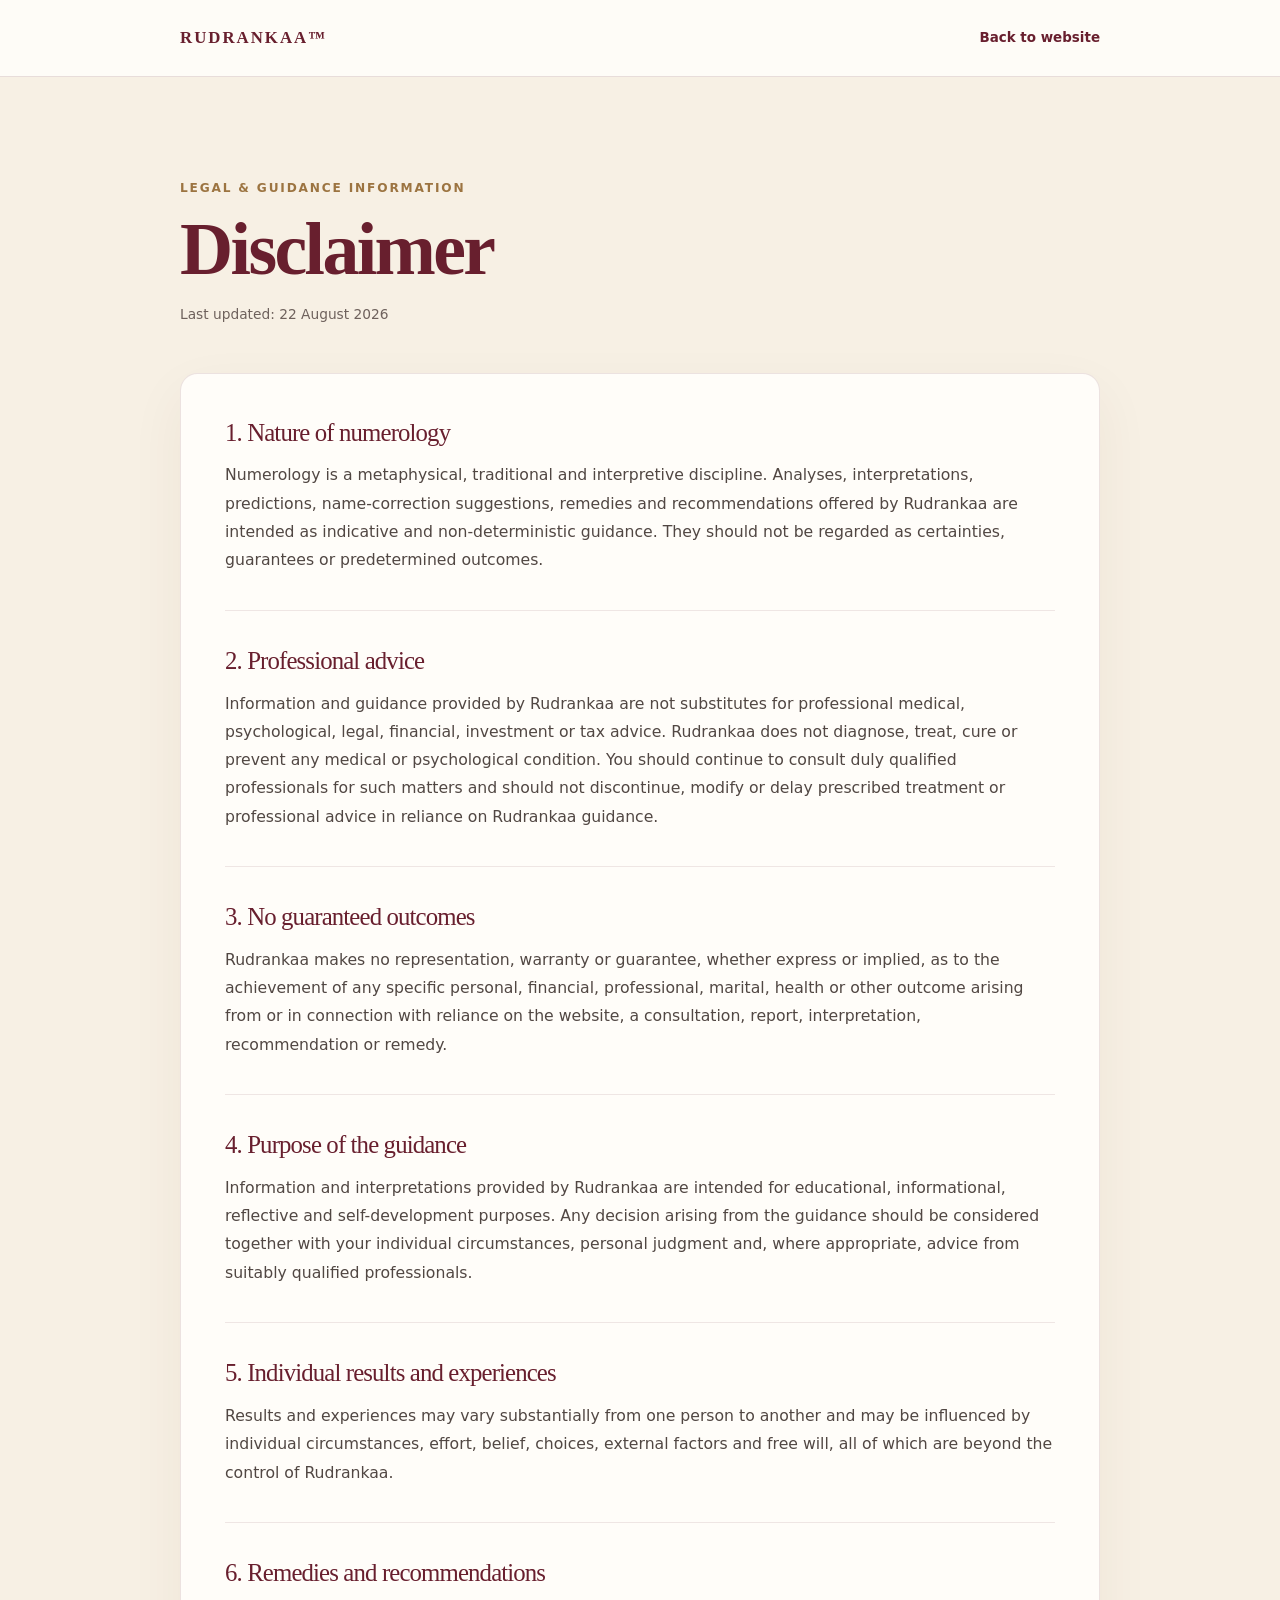
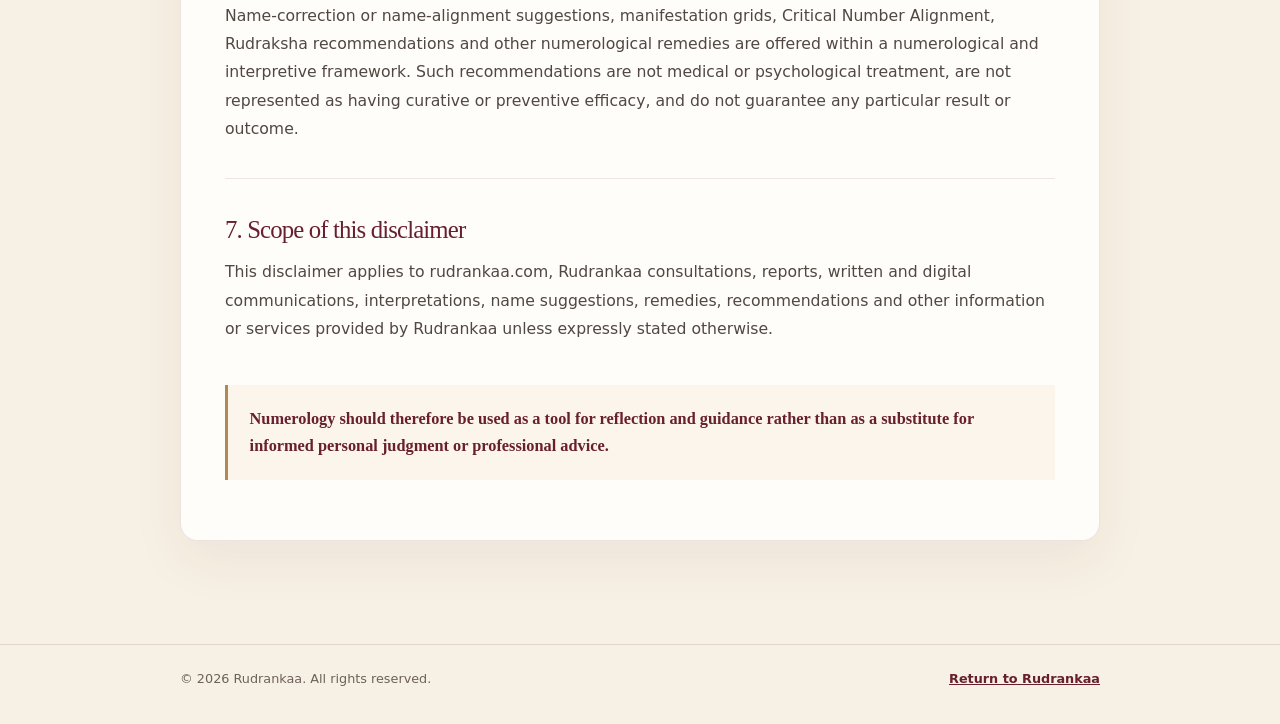
==== disclaimer.html @ 9c25d89e "Add Rudrankaa website disclaimer page" ====
<!doctype html>
<html lang="en">
  <head>
    <meta charset="utf-8" />
    <meta name="viewport" content="width=device-width, initial-scale=1" />
    <meta
      name="description"
      content="Rudrankaa disclaimer covering numerology guidance, consultations, reports, recommendations and remedies."
    />
    <meta name="theme-color" content="#f7f0e4" />
    <title>Disclaimer | Rudrankaa</title>
    <link rel="stylesheet" href="styles-v2.css?v=8" />
    <link rel="stylesheet" href="legal.css?v=1" />
  </head>
  <body class="legal-page">
    <header class="legal-header">
      <div class="legal-shell legal-header-inner">
        <a class="legal-brand" href="index.html" aria-label="Rudrankaa home">RUDRANKAA™</a>
        <a class="legal-back" href="index.html">Back to website</a>
      </div>
    </header>

    <main class="legal-shell legal-main">
      <section class="legal-hero" aria-labelledby="disclaimer-title">
        <p class="legal-eyebrow">Legal &amp; guidance information</p>
        <h1 id="disclaimer-title">Disclaimer</h1>
        <p class="legal-updated">Last updated: 22 August 2026</p>
      </section>

      <article class="legal-content">
        <section class="legal-section">
          <h2>1. Nature of numerology</h2>
          <p>
            Numerology is a metaphysical, traditional and interpretive discipline. Analyses,
            interpretations, predictions, name-correction suggestions, remedies and recommendations
            offered by Rudrankaa are intended as indicative and non-deterministic guidance. They
            should not be regarded as certainties, guarantees or predetermined outcomes.
          </p>
        </section>

        <section class="legal-section">
          <h2>2. Professional advice</h2>
          <p>
            Information and guidance provided by Rudrankaa are not substitutes for professional
            medical, psychological, legal, financial, investment or tax advice. Rudrankaa does not
            diagnose, treat, cure or prevent any medical or psychological condition. You should
            continue to consult duly qualified professionals for such matters and should not
            discontinue, modify or delay prescribed treatment or professional advice in reliance on
            Rudrankaa guidance.
          </p>
        </section>

        <section class="legal-section">
          <h2>3. No guaranteed outcomes</h2>
          <p>
            Rudrankaa makes no representation, warranty or guarantee, whether express or implied,
            as to the achievement of any specific personal, financial, professional, marital,
            health or other outcome arising from or in connection with reliance on the website,
            a consultation, report, interpretation, recommendation or remedy.
          </p>
        </section>

        <section class="legal-section">
          <h2>4. Purpose of the guidance</h2>
          <p>
            Information and interpretations provided by Rudrankaa are intended for educational,
            informational, reflective and self-development purposes. Any decision arising from the
            guidance should be considered together with your individual circumstances, personal
            judgment and, where appropriate, advice from suitably qualified professionals.
          </p>
        </section>

        <section class="legal-section">
          <h2>5. Individual results and experiences</h2>
          <p>
            Results and experiences may vary substantially from one person to another and may be
            influenced by individual circumstances, effort, belief, choices, external factors and
            free will, all of which are beyond the control of Rudrankaa.
          </p>
        </section>

        <section class="legal-section">
          <h2>6. Remedies and recommendations</h2>
          <p>
            Name-correction or name-alignment suggestions, manifestation grids, Critical Number
            Alignment, Rudraksha recommendations and other numerological remedies are offered within
            a numerological and interpretive framework. Such recommendations are not medical or
            psychological treatment, are not represented as having curative or preventive efficacy,
            and do not guarantee any particular result or outcome.
          </p>
        </section>

        <section class="legal-section">
          <h2>7. Scope of this disclaimer</h2>
          <p>
            This disclaimer applies to rudrankaa.com, Rudrankaa consultations, reports, written and
            digital communications, interpretations, name suggestions, remedies, recommendations
            and other information or services provided by Rudrankaa unless expressly stated
            otherwise.
          </p>
        </section>

        <p class="legal-note">
          Numerology should therefore be used as a tool for reflection and guidance rather than as
          a substitute for informed personal judgment or professional advice.
        </p>
      </article>
    </main>

    <footer class="legal-footer">
      <div class="legal-shell legal-footer-inner">
        <span>© 2026 Rudrankaa. All rights reserved.</span>
        <a href="index.html">Return to Rudrankaa</a>
      </div>
    </footer>
  </body>
</html>
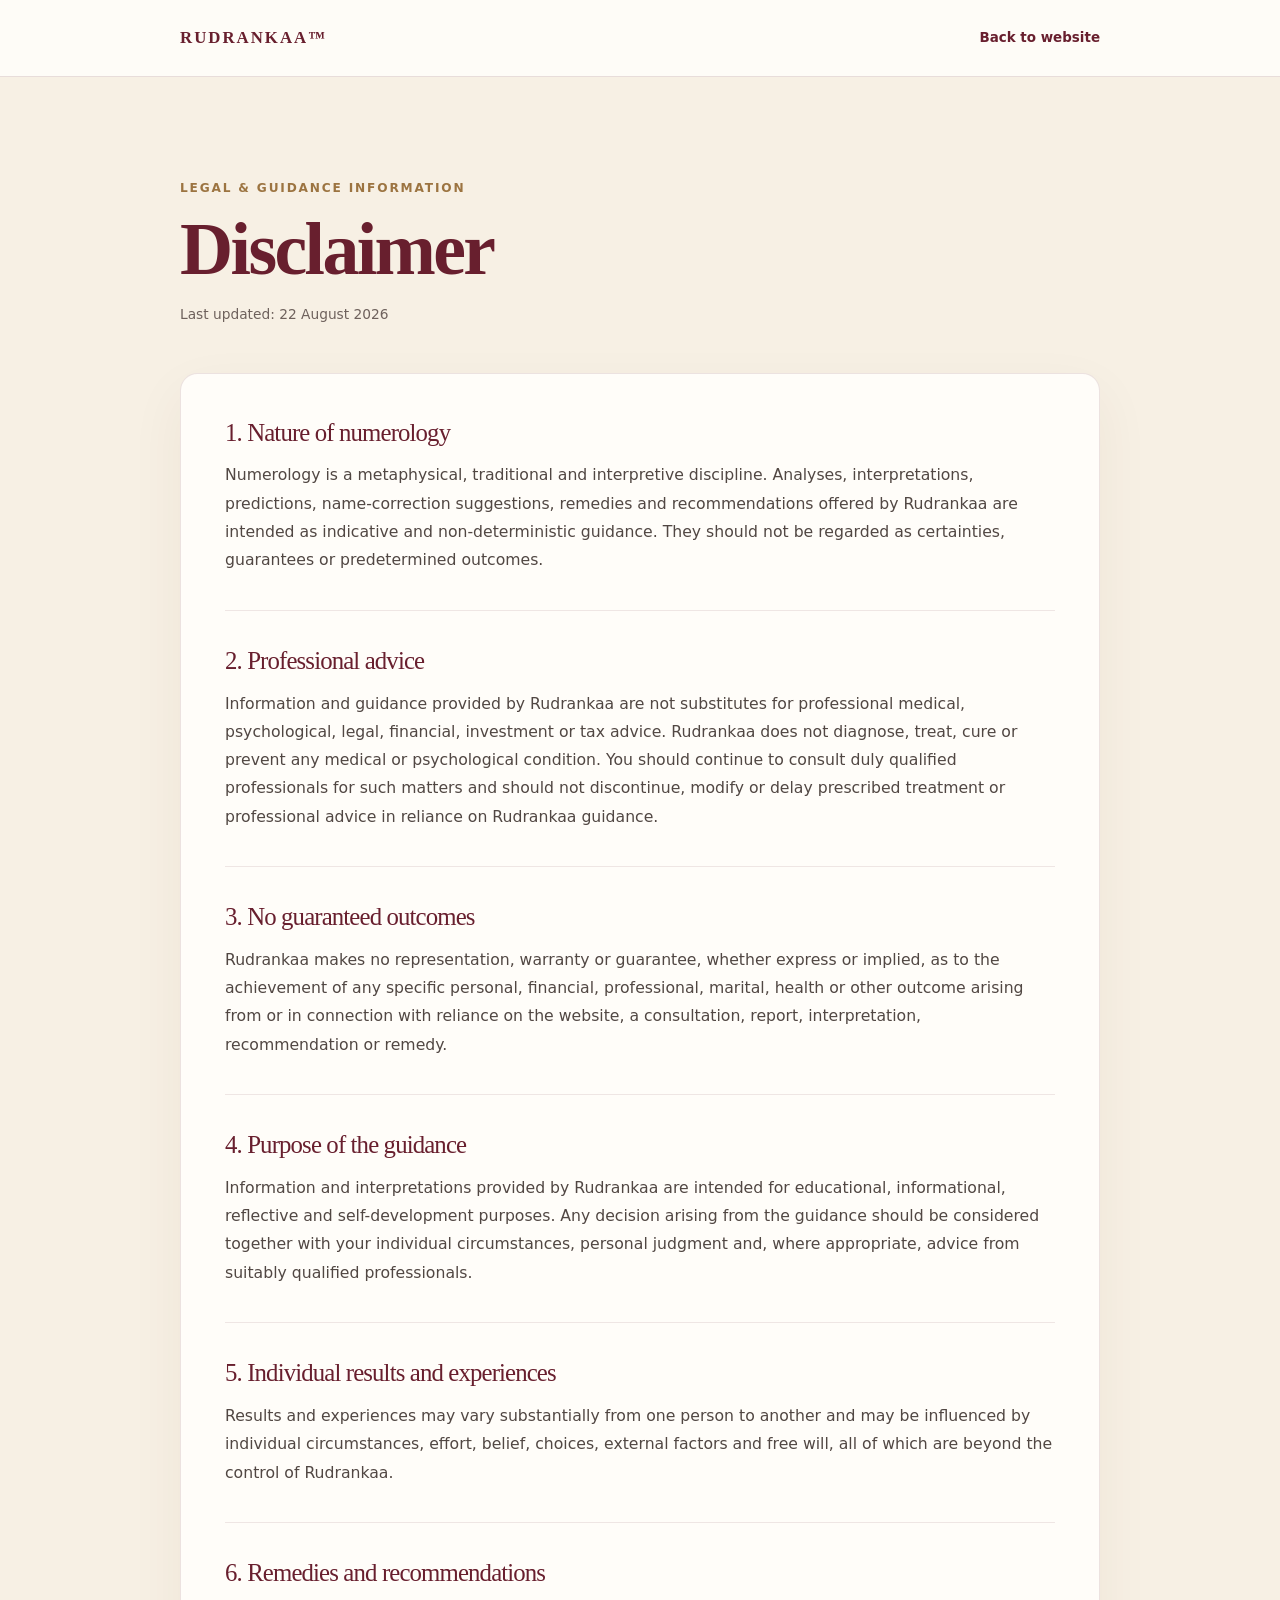
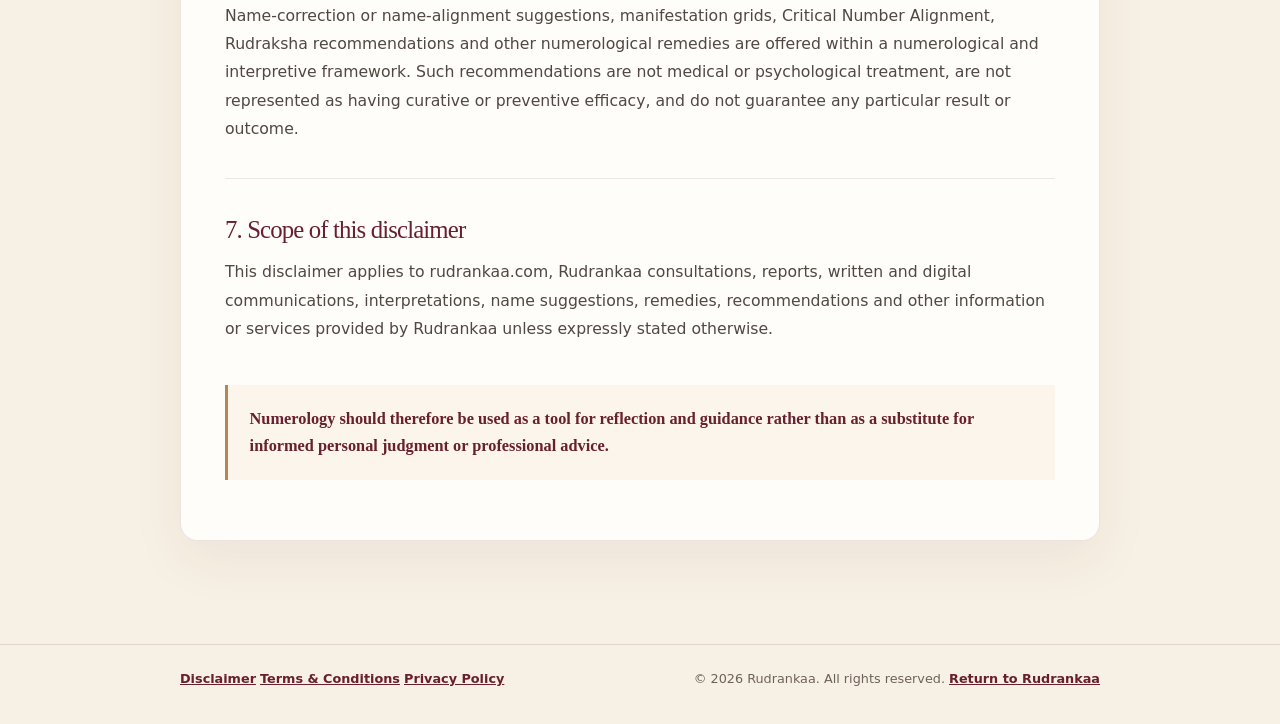
==== commit 5be2f1cf: "Link Rudrankaa legal pages from disclaimer" ====
--- a/disclaimer.html
+++ b/disclaimer.html
@@ -10,7 +10,7 @@
     <meta name="theme-color" content="#f7f0e4" />
     <title>Disclaimer | Rudrankaa</title>
     <link rel="stylesheet" href="styles-v2.css?v=8" />
-    <link rel="stylesheet" href="legal.css?v=1" />
+    <link rel="stylesheet" href="legal.css?v=2" />
   </head>
   <body class="legal-page">
     <header class="legal-header">
@@ -108,9 +108,16 @@
     </main>
 
     <footer class="legal-footer">
-      <div class="legal-shell legal-footer-inner">
-        <span>© 2026 Rudrankaa. All rights reserved.</span>
-        <a href="index.html">Return to Rudrankaa</a>
+      <div class="legal-shell legal-footer-inner legal-footer-stacked">
+        <nav class="legal-footer-links" aria-label="Legal information">
+          <a href="disclaimer.html" aria-current="page">Disclaimer</a>
+          <a href="terms.html">Terms &amp; Conditions</a>
+          <a href="privacy.html">Privacy Policy</a>
+        </nav>
+        <div class="legal-footer-meta">
+          <span>© 2026 Rudrankaa. All rights reserved.</span>
+          <a href="index.html">Return to Rudrankaa</a>
+        </div>
       </div>
     </footer>
   </body>
--- a/legal.css
+++ b/legal.css
@@ -12,6 +12,12 @@
   margin: 0;
 }
 
+.consultation-disclaimer p::before {
+  content: "Disclaimer: ";
+  color: #fff;
+  font-weight: 700;
+}
+
 .consultation-disclaimer a,
 .footer-disclaimer-link {
   color: inherit;
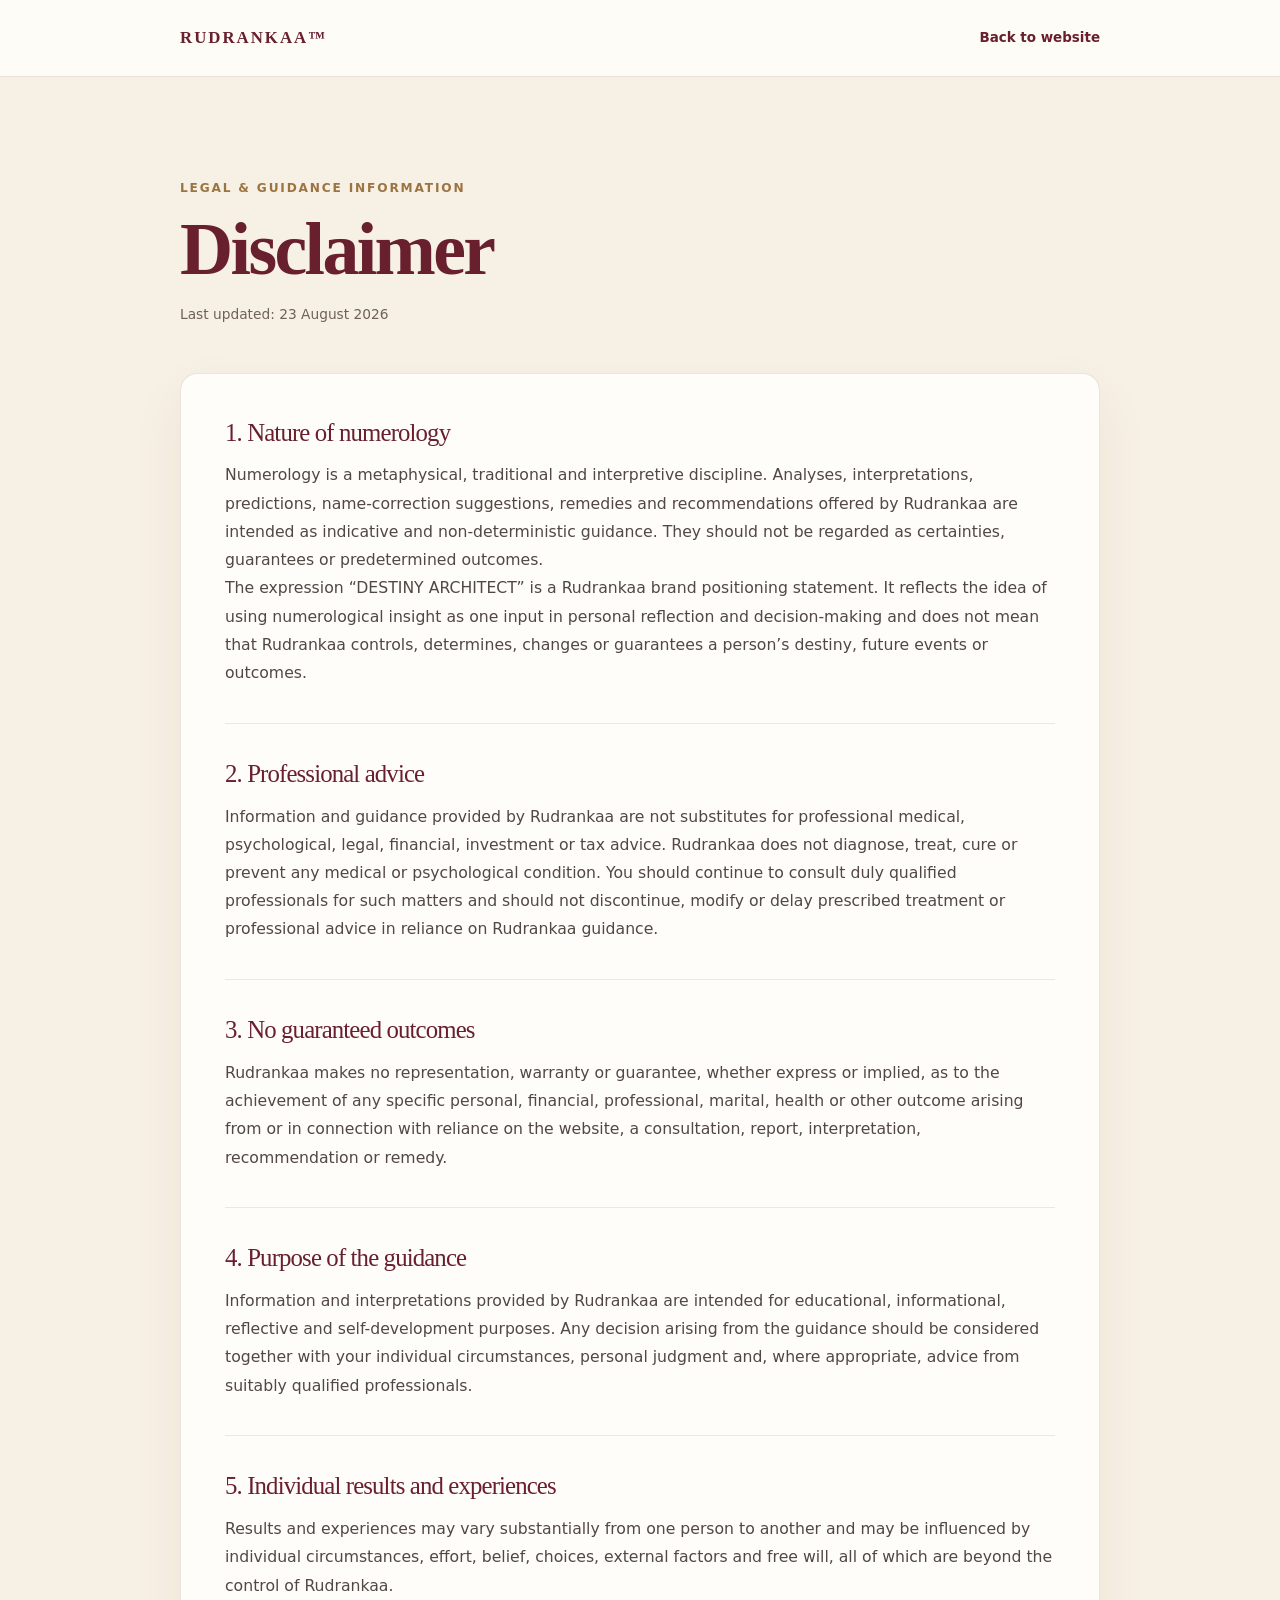
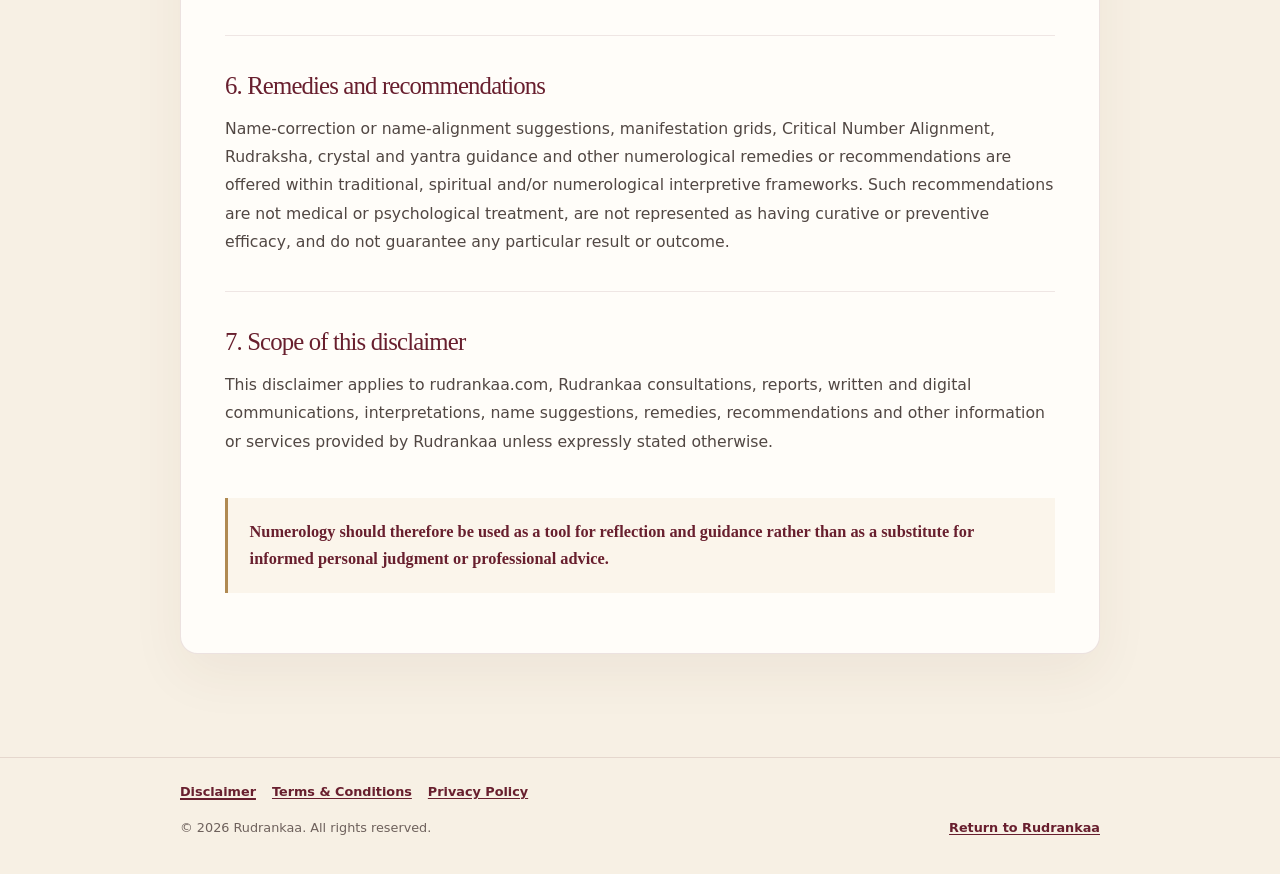
==== commit ada1b7e5: "Clarify Destiny Architect and remedy scope" ====
--- a/disclaimer.html
+++ b/disclaimer.html
@@ -24,7 +24,7 @@
       <section class="legal-hero" aria-labelledby="disclaimer-title">
         <p class="legal-eyebrow">Legal &amp; guidance information</p>
         <h1 id="disclaimer-title">Disclaimer</h1>
-        <p class="legal-updated">Last updated: 22 August 2026</p>
+        <p class="legal-updated">Last updated: 23 August 2026</p>
       </section>
 
       <article class="legal-content">
@@ -35,6 +35,12 @@
             interpretations, predictions, name-correction suggestions, remedies and recommendations
             offered by Rudrankaa are intended as indicative and non-deterministic guidance. They
             should not be regarded as certainties, guarantees or predetermined outcomes.
+          </p>
+          <p>
+            The expression “DESTINY ARCHITECT” is a Rudrankaa brand positioning statement. It reflects
+            the idea of using numerological insight as one input in personal reflection and
+            decision-making and does not mean that Rudrankaa controls, determines, changes or
+            guarantees a person’s destiny, future events or outcomes.
           </p>
         </section>
 
@@ -83,10 +89,11 @@
           <h2>6. Remedies and recommendations</h2>
           <p>
             Name-correction or name-alignment suggestions, manifestation grids, Critical Number
-            Alignment, Rudraksha recommendations and other numerological remedies are offered within
-            a numerological and interpretive framework. Such recommendations are not medical or
-            psychological treatment, are not represented as having curative or preventive efficacy,
-            and do not guarantee any particular result or outcome.
+            Alignment, Rudraksha, crystal and yantra guidance and other numerological remedies or
+            recommendations are offered within traditional, spiritual and/or numerological interpretive
+            frameworks. Such recommendations are not medical or psychological treatment, are not
+            represented as having curative or preventive efficacy, and do not guarantee any particular
+            result or outcome.
           </p>
         </section>
 
--- a/legal.css
+++ b/legal.css
@@ -39,6 +39,106 @@
   white-space: nowrap;
 }
 
+/* Main-site footer directory */
+.site-footer .footer-main.footer-directory {
+  display: grid;
+  grid-template-columns: minmax(240px, 1.4fr) repeat(3, minmax(145px, 1fr));
+  gap: clamp(2rem, 4vw, 4.25rem);
+  align-items: start;
+}
+
+.footer-directory-column {
+  min-width: 0;
+}
+
+.footer-directory-brand-column {
+  max-width: 340px;
+}
+
+.footer-directory-brand {
+  width: fit-content;
+  margin-bottom: 0.9rem;
+}
+
+.footer-directory-tagline {
+  margin: 0 0 0.8rem;
+  color: rgba(255, 255, 255, 0.92);
+  font-family: var(--serif);
+  font-size: 0.9rem;
+  font-weight: 700;
+  letter-spacing: 0.12em;
+}
+
+.footer-directory-copy {
+  margin: 0;
+  max-width: 30ch;
+  color: rgba(255, 255, 255, 0.64);
+  font-size: 0.86rem;
+  line-height: 1.7;
+}
+
+.footer-directory-heading {
+  margin: 0 0 0.72rem;
+  color: rgba(255, 255, 255, 0.94);
+  font-family: var(--sans);
+  font-size: 0.77rem;
+  font-weight: 800;
+  letter-spacing: 0.13em;
+  text-transform: uppercase;
+}
+
+.footer-directory-links {
+  display: flex;
+  flex-direction: column;
+  align-items: flex-start;
+  gap: 0.55rem;
+}
+
+.footer-directory-links a {
+  margin: 0 !important;
+  padding: 0 !important;
+  color: rgba(255, 255, 255, 0.7);
+  font-size: 0.84rem;
+  line-height: 1.4;
+  text-decoration: none;
+  transition: color 160ms ease, transform 160ms ease;
+}
+
+.footer-directory-links a:hover,
+.footer-directory-links a:focus-visible {
+  color: #fff;
+  transform: translateX(2px);
+}
+
+.footer-contact-links a:last-child {
+  margin-top: 0.15rem !important;
+  color: rgba(255, 255, 255, 0.94);
+  font-weight: 700;
+}
+
+.site-footer .footer-bottom.footer-bottom-clean {
+  justify-content: flex-start;
+}
+
+.footer-legal-left {
+  display: flex;
+  min-width: 0;
+  flex-direction: column;
+  gap: 0.48rem;
+}
+
+.footer-legal-left > * {
+  margin: 0;
+}
+
+.trademark-notice {
+  margin: 0;
+  color: rgba(255, 255, 255, 0.42);
+  font-size: 0.72rem;
+  line-height: 1.5;
+}
+
+/* Dedicated legal pages */
 .legal-page {
   min-height: 100vh;
   background: #f7f0e4;
@@ -147,6 +247,12 @@
   line-height: 1.8;
 }
 
+.legal-section a {
+  color: #681f2e;
+  font-weight: 700;
+  text-underline-offset: 0.16em;
+}
+
 .legal-note {
   margin-top: 2.6rem;
   padding: 1.25rem 1.35rem;
@@ -174,9 +280,41 @@
   flex-wrap: wrap;
 }
 
+.legal-footer-stacked {
+  align-items: stretch;
+  flex-direction: column;
+  gap: 1rem;
+}
+
+.legal-footer-links {
+  display: flex;
+  flex-wrap: wrap;
+  gap: 0.45rem 1rem;
+}
+
+.legal-footer-links a[aria-current="page"] {
+  text-decoration-thickness: 2px;
+}
+
+.legal-footer-meta {
+  display: flex;
+  align-items: center;
+  justify-content: space-between;
+  gap: 1rem;
+  flex-wrap: wrap;
+}
+
 .legal-footer a {
   color: #681f2e;
   font-weight: 700;
+  text-underline-offset: 0.18em;
+}
+
+@media (max-width: 900px) {
+  .site-footer .footer-main.footer-directory {
+    grid-template-columns: repeat(2, minmax(0, 1fr));
+    gap: 2.25rem 2rem;
+  }
 }
 
 @media (max-width: 640px) {
@@ -191,6 +329,53 @@
     margin: 0.35rem 0 0;
   }
 
+  .site-footer .footer-main.footer-directory {
+    display: flex;
+    flex-direction: column;
+    gap: 2rem;
+  }
+
+  .footer-directory-column:nth-child(1) {
+    order: 1;
+  }
+
+  .footer-directory-column:nth-child(4) {
+    order: 2;
+  }
+
+  .footer-directory-column:nth-child(2) {
+    order: 3;
+  }
+
+  .footer-directory-column:nth-child(3) {
+    order: 4;
+  }
+
+  .footer-directory-brand-column,
+  .footer-directory-copy {
+    max-width: none;
+  }
+
+  .footer-directory-heading {
+    margin-bottom: 0.72rem;
+  }
+
+  .footer-directory-links {
+    gap: 0.62rem;
+  }
+
+  .footer-directory-links a {
+    font-size: 0.88rem;
+  }
+
+  .footer-legal-left {
+    gap: 0.5rem;
+  }
+
+  .trademark-notice {
+    font-size: 0.72rem;
+  }
+
   .legal-shell {
     width: min(100% - 1.35rem, 920px);
   }
@@ -224,4 +409,10 @@
     margin-top: 1.7rem;
     padding-top: 1.7rem;
   }
-}
+
+  .legal-footer-links,
+  .legal-footer-meta {
+    align-items: flex-start;
+    flex-direction: column;
+  }
+}
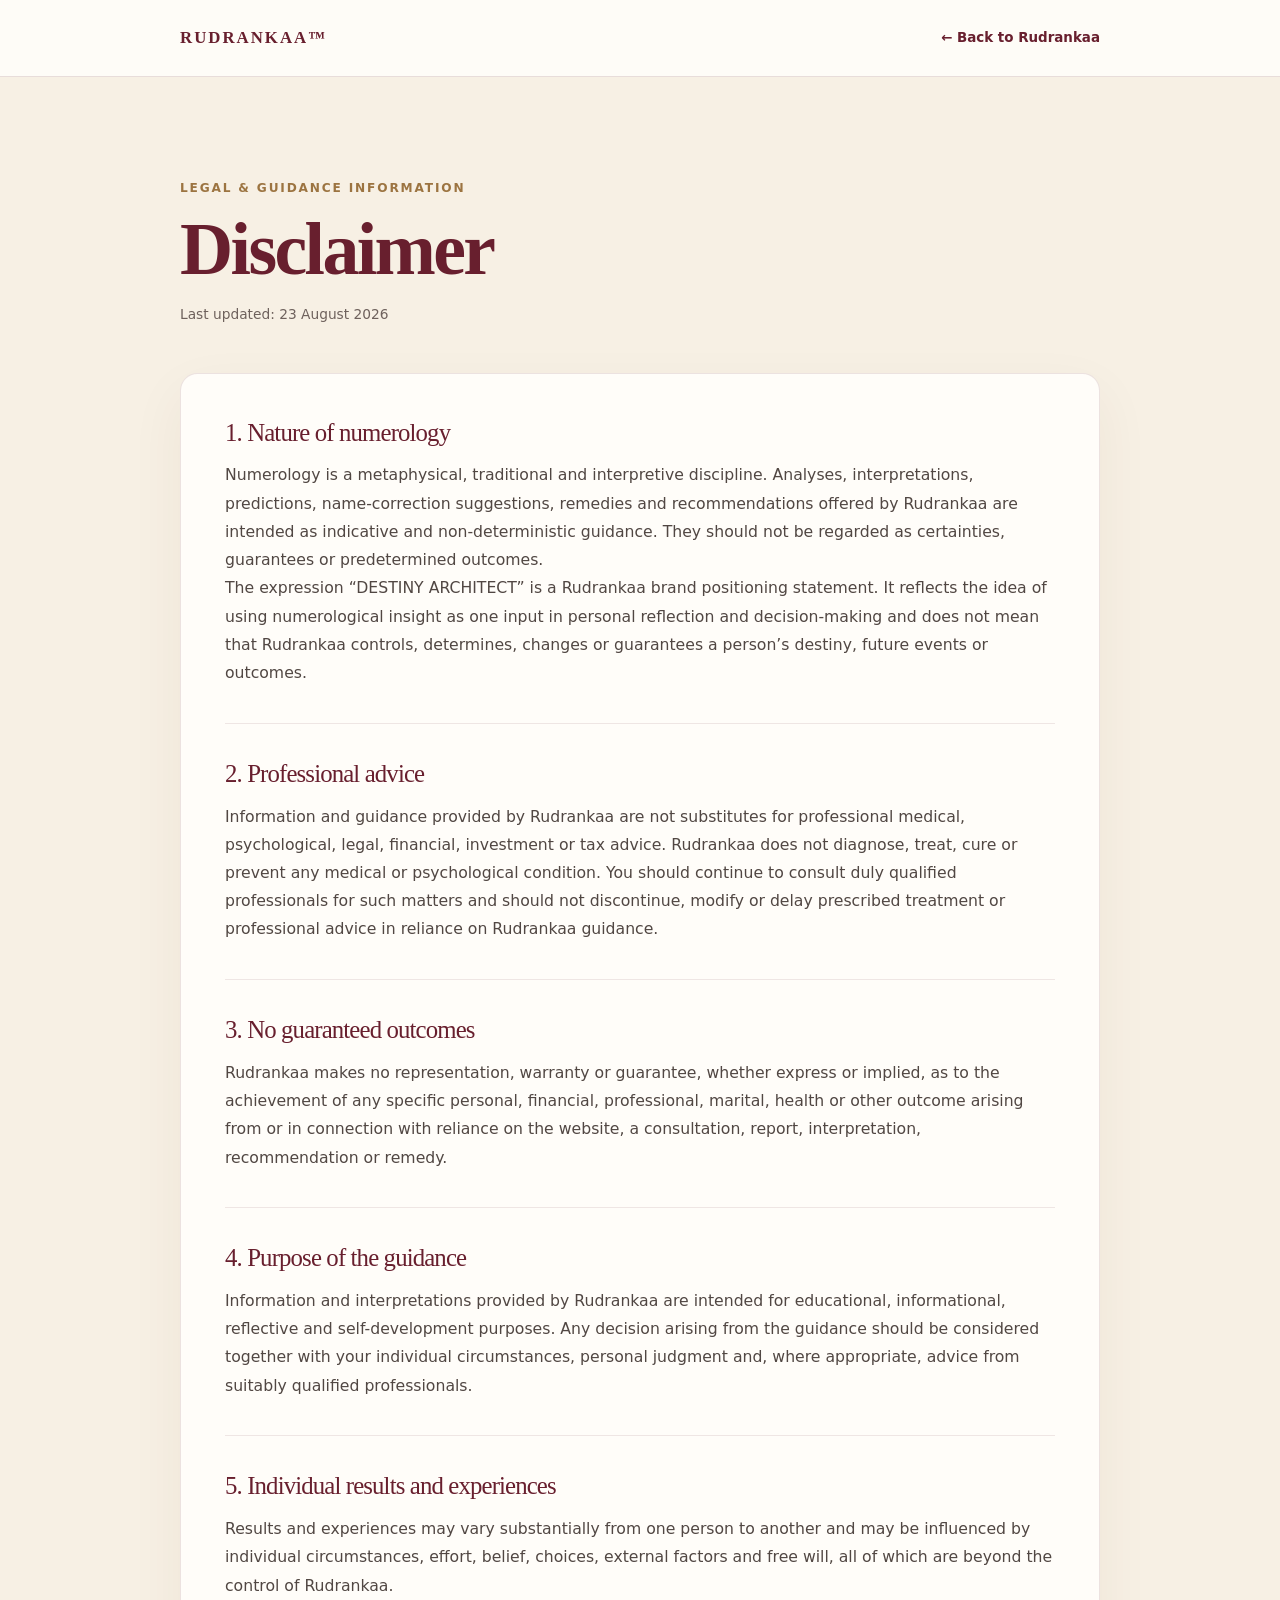
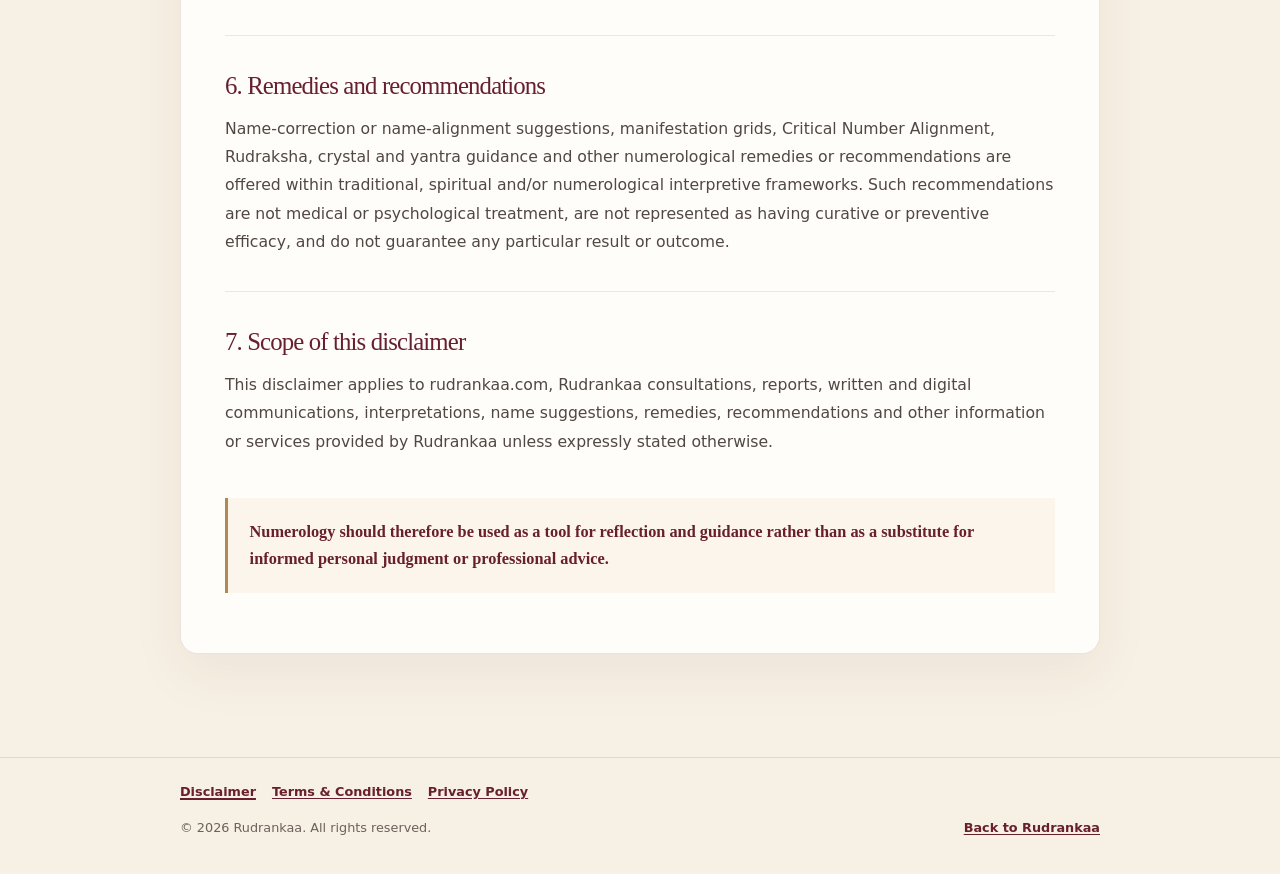
==== commit 3d85da59: "Standardize return navigation wording" ====
--- a/disclaimer.html
+++ b/disclaimer.html
@@ -16,7 +16,7 @@
     <header class="legal-header">
       <div class="legal-shell legal-header-inner">
         <a class="legal-brand" href="index.html" aria-label="Rudrankaa home">RUDRANKAA™</a>
-        <a class="legal-back" href="index.html">Back to website</a>
+        <a class="legal-back" href="index.html">← Back to Rudrankaa</a>
       </div>
     </header>
 
@@ -123,7 +123,7 @@
         </nav>
         <div class="legal-footer-meta">
           <span>© 2026 Rudrankaa. All rights reserved.</span>
-          <a href="index.html">Return to Rudrankaa</a>
+          <a href="index.html">Back to Rudrankaa</a>
         </div>
       </div>
     </footer>
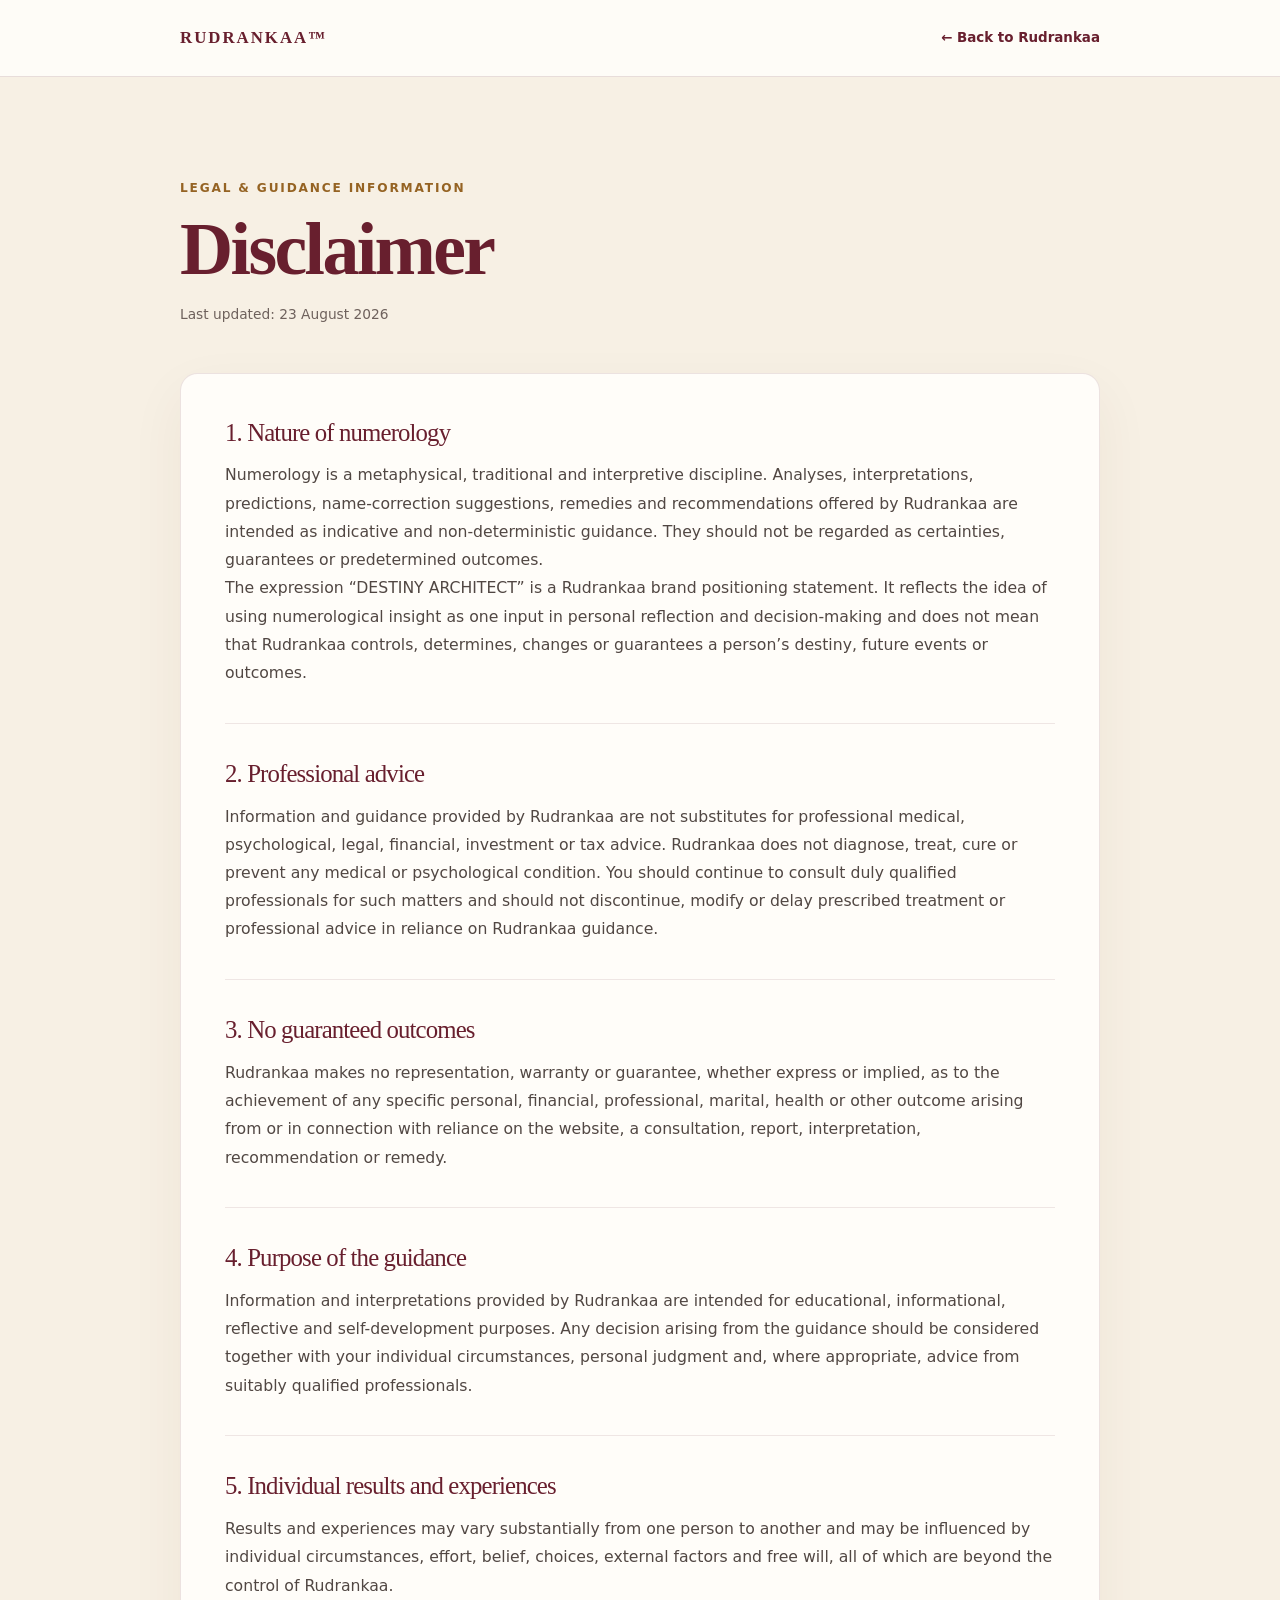
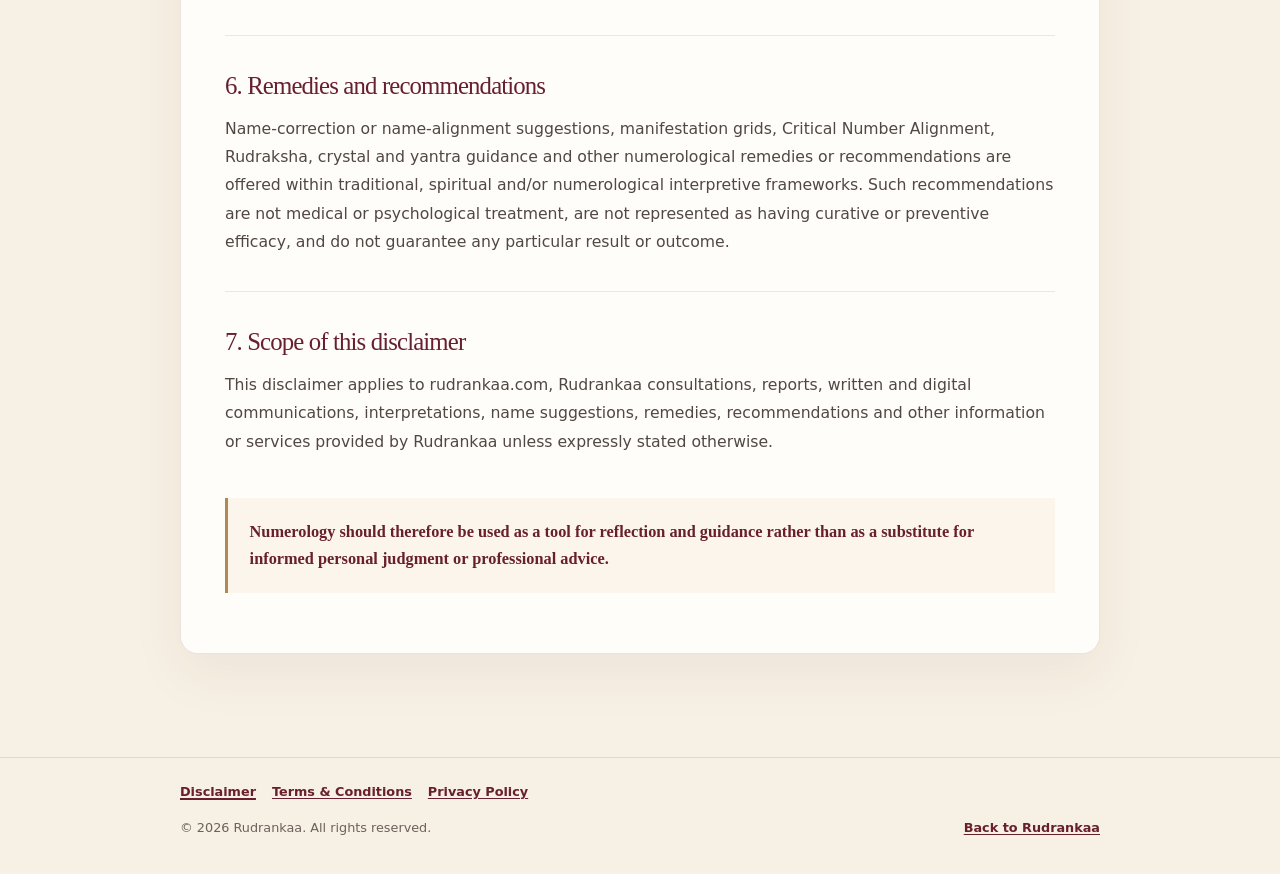
==== commit ba20a60f: "Complete v1.5 technical excellence closure" ====
--- a/disclaimer.html
+++ b/disclaimer.html
@@ -9,8 +9,11 @@
     />
     <meta name="theme-color" content="#f7f0e4" />
     <title>Disclaimer | Rudrankaa</title>
+    <link rel="canonical" href="https://rudrankaa.com/disclaimer.html" />
+    <link rel="icon" href="assets/favicon.svg" type="image/svg+xml" />
+    <link rel="apple-touch-icon" href="assets/rudrankaa-logo-600.png" />
     <link rel="stylesheet" href="styles-v2.css?v=8" />
-    <link rel="stylesheet" href="legal.css?v=2" />
+    <link rel="stylesheet" href="legal.css?v=6" />
   </head>
   <body class="legal-page">
     <header class="legal-header">
--- a/styles-v2.css
+++ b/styles-v2.css
@@ -5,6 +5,7 @@
   --paper: #fffdf9;
   --sand: #e9dcc8;
   --gold: #b9853c;
+  --gold-text: #956323;
   --gold-light: #d9b779;
   --maroon: #4d201d;
   --maroon-deep: #2e1413;
@@ -92,7 +93,7 @@
 .brand-logo-frame {
   position: relative;
   width: 220px;
-  height: 72px;
+  height: 88px;
   display: block;
   flex: 0 0 auto;
   overflow: hidden;
@@ -284,7 +285,7 @@
 
 .signature-line {
   margin: -0.55rem 0 1rem;
-  color: var(--gold);
+  color: var(--gold-text);
   font-family: var(--serif);
   font-size: clamp(1rem, 1.6vw, 1.25rem);
   font-style: italic;
@@ -1170,7 +1171,7 @@
   right: max(-25px, calc((100vw - 1160px) / 2 - 20px));
   width: min(540px, 50vw);
   aspect-ratio: 1;
-  background: url("[data-uri]